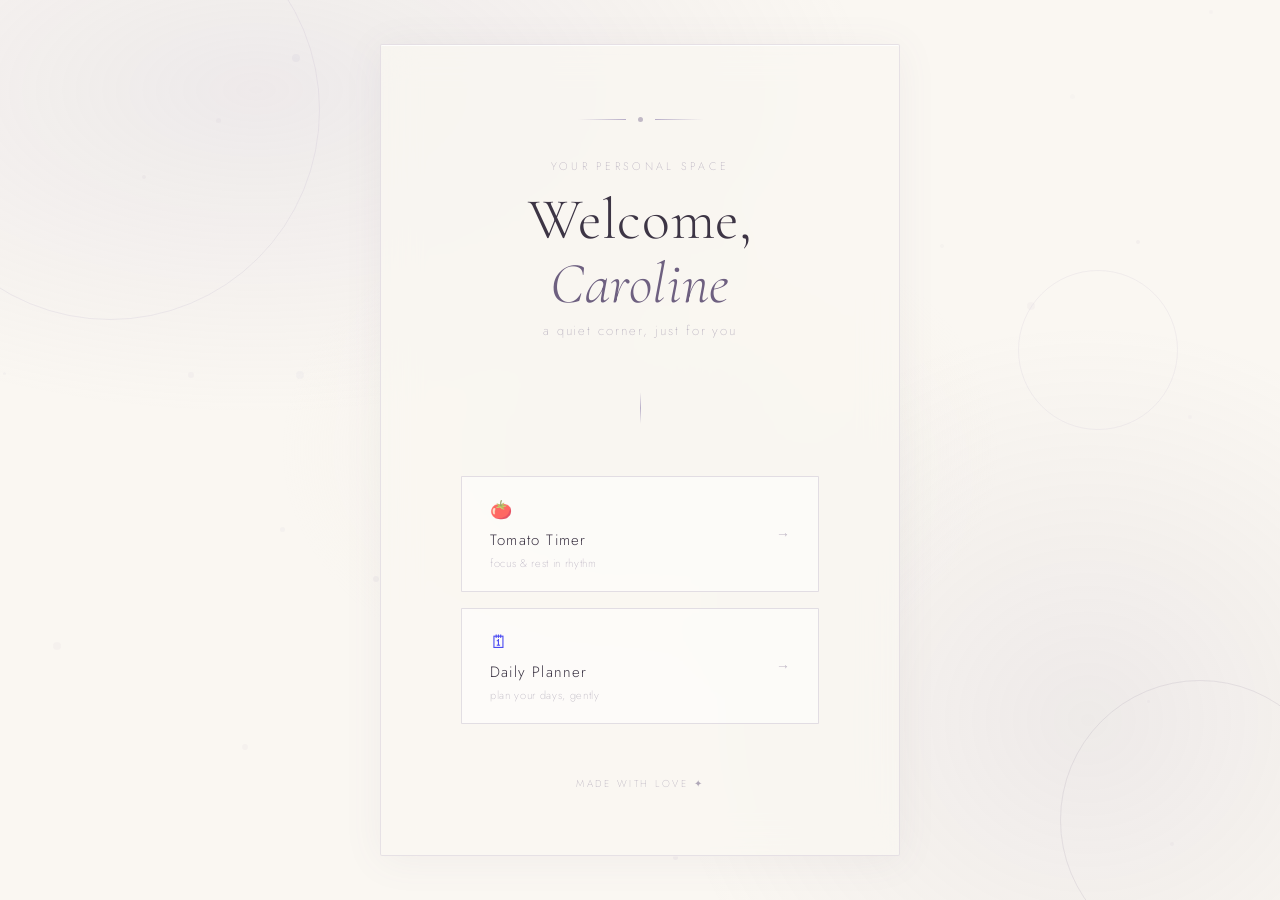
==== index.html @ fe640605 "index" ====
<!DOCTYPE html>
<html lang="en">
<head>
  <meta charset="UTF-8" />
  <meta name="viewport" content="width=device-width, initial-scale=1.0"/>
  <title>Caroline's Space</title>
  <link href="https://fonts.googleapis.com/css2?family=Cormorant+Garamond:ital,wght@0,300;0,400;1,300;1,400&family=Jost:wght@200;300;400&display=swap" rel="stylesheet"/>
  <style>
    :root {
      --cream: #f5f0e8;
      --warm-white: #faf7f2;
      --gray-purple: #9b90a8;
      --muted-purple: #b8aec8;
      --deep-purple: #6e6080;
      --lavender: #e8e3f0;
      --text-dark: #3d3545;
      --text-mid: #7a6e82;
      --text-light: #b0a8b8;
    }

    * {
      margin: 0;
      padding: 0;
      box-sizing: border-box;
    }

    body {
      font-family: 'Jost', sans-serif;
      background-color: var(--warm-white);
      min-height: 100vh;
      display: flex;
      align-items: center;
      justify-content: center;
      overflow: hidden;
      position: relative;
    }

    /* Soft background texture */
    body::before {
      content: '';
      position: fixed;
      inset: 0;
      background:
        radial-gradient(ellipse 80% 60% at 20% 10%, rgba(184, 174, 200, 0.18) 0%, transparent 60%),
        radial-gradient(ellipse 60% 80% at 85% 80%, rgba(155, 144, 168, 0.12) 0%, transparent 55%),
        radial-gradient(ellipse 40% 40% at 50% 50%, rgba(245, 240, 232, 0.5) 0%, transparent 70%);
      pointer-events: none;
      z-index: 0;
    }

    /* Decorative circles */
    .deco-circle {
      position: fixed;
      border-radius: 50%;
      pointer-events: none;
      z-index: 0;
    }
    .deco-circle-1 {
      width: 420px;
      height: 420px;
      top: -100px;
      left: -100px;
      border: 1px solid rgba(184, 174, 200, 0.2);
      animation: drift1 18s ease-in-out infinite;
    }
    .deco-circle-2 {
      width: 280px;
      height: 280px;
      bottom: -60px;
      right: -60px;
      border: 1px solid rgba(155, 144, 168, 0.18);
      animation: drift2 22s ease-in-out infinite;
    }
    .deco-circle-3 {
      width: 160px;
      height: 160px;
      top: 30%;
      right: 8%;
      border: 1px solid rgba(184, 174, 200, 0.15);
      animation: drift1 15s ease-in-out infinite reverse;
    }

    @keyframes drift1 {
      0%, 100% { transform: translate(0, 0); }
      50% { transform: translate(12px, 16px); }
    }
    @keyframes drift2 {
      0%, 100% { transform: translate(0, 0); }
      50% { transform: translate(-10px, -14px); }
    }

    /* Scattered small dots */
    .dots-layer {
      position: fixed;
      inset: 0;
      pointer-events: none;
      z-index: 0;
      overflow: hidden;
    }
    .dot {
      position: absolute;
      border-radius: 50%;
      background: var(--muted-purple);
      opacity: 0.12;
    }

    /* Main card */
    .card {
      position: relative;
      z-index: 1;
      text-align: center;
      padding: 72px 80px 64px;
      max-width: 520px;
      width: 90%;
      background: rgba(250, 247, 242, 0.75);
      backdrop-filter: blur(18px);
      -webkit-backdrop-filter: blur(18px);
      border: 1px solid rgba(184, 174, 200, 0.3);
      border-radius: 2px;
      box-shadow:
        0 4px 40px rgba(110, 96, 128, 0.07),
        0 1px 0 rgba(255,255,255,0.8) inset;
      animation: fadeUp 1.2s cubic-bezier(0.22, 1, 0.36, 1) both;
    }

    @keyframes fadeUp {
      from {
        opacity: 0;
        transform: translateY(28px);
      }
      to {
        opacity: 1;
        transform: translateY(0);
      }
    }

    /* Ornament line */
    .ornament {
      display: flex;
      align-items: center;
      justify-content: center;
      gap: 12px;
      margin-bottom: 36px;
      animation: fadeUp 1.2s 0.15s cubic-bezier(0.22, 1, 0.36, 1) both;
    }
    .ornament-line {
      width: 48px;
      height: 1px;
      background: linear-gradient(to right, transparent, var(--muted-purple));
    }
    .ornament-line.right {
      background: linear-gradient(to left, transparent, var(--muted-purple));
    }
    .ornament-dot {
      width: 5px;
      height: 5px;
      border-radius: 50%;
      background: var(--gray-purple);
      opacity: 0.6;
    }

    /* Welcome text */
    .welcome-label {
      font-family: 'Jost', sans-serif;
      font-weight: 200;
      font-size: 11px;
      letter-spacing: 0.3em;
      text-transform: uppercase;
      color: var(--text-light);
      margin-bottom: 14px;
      animation: fadeUp 1.2s 0.2s cubic-bezier(0.22, 1, 0.36, 1) both;
    }

    .main-title {
      font-family: 'Cormorant Garamond', serif;
      font-weight: 300;
      font-size: 58px;
      line-height: 1.1;
      color: var(--text-dark);
      letter-spacing: 0.01em;
      margin-bottom: 6px;
      animation: fadeUp 1.2s 0.28s cubic-bezier(0.22, 1, 0.36, 1) both;
    }

    .main-title em {
      font-style: italic;
      color: var(--deep-purple);
    }

    .subtitle {
      font-family: 'Jost', sans-serif;
      font-weight: 200;
      font-size: 13px;
      letter-spacing: 0.15em;
      color: var(--text-light);
      margin-bottom: 52px;
      animation: fadeUp 1.2s 0.36s cubic-bezier(0.22, 1, 0.36, 1) both;
    }

    /* Divider */
    .divider {
      width: 1px;
      height: 32px;
      background: linear-gradient(to bottom, transparent, var(--muted-purple), transparent);
      margin: 0 auto 52px;
      animation: fadeUp 1.2s 0.4s cubic-bezier(0.22, 1, 0.36, 1) both;
    }

    /* Buttons */
    .buttons {
      display: flex;
      flex-direction: column;
      gap: 16px;
      animation: fadeUp 1.2s 0.5s cubic-bezier(0.22, 1, 0.36, 1) both;
    }

    .btn {
      display: flex;
      align-items: center;
      justify-content: space-between;
      padding: 20px 28px;
      text-decoration: none;
      border: 1px solid rgba(155, 144, 168, 0.28);
      border-radius: 1px;
      background: rgba(255, 255, 255, 0.5);
      transition: all 0.4s cubic-bezier(0.22, 1, 0.36, 1);
      position: relative;
      overflow: hidden;
      cursor: pointer;
    }

    .btn::before {
      content: '';
      position: absolute;
      inset: 0;
      background: linear-gradient(135deg, rgba(184, 174, 200, 0.12), rgba(155, 144, 168, 0.08));
      opacity: 0;
      transition: opacity 0.4s ease;
    }

    .btn:hover {
      border-color: rgba(110, 96, 128, 0.4);
      transform: translateY(-2px);
      box-shadow: 0 8px 28px rgba(110, 96, 128, 0.12);
    }

    .btn:hover::before {
      opacity: 1;
    }

    .btn-left {
      display: flex;
      flex-direction: column;
      align-items: flex-start;
      gap: 4px;
    }

    .btn-icon {
      font-size: 18px;
      margin-bottom: 2px;
      opacity: 0.7;
    }

    .btn-title {
      font-family: 'Jost', sans-serif;
      font-weight: 300;
      font-size: 15px;
      letter-spacing: 0.08em;
      color: var(--text-dark);
    }

    .btn-desc {
      font-family: 'Jost', sans-serif;
      font-weight: 200;
      font-size: 11px;
      letter-spacing: 0.06em;
      color: var(--text-light);
    }

    .btn-arrow {
      font-size: 14px;
      color: var(--gray-purple);
      opacity: 0.6;
      transition: transform 0.3s ease, opacity 0.3s ease;
    }

    .btn:hover .btn-arrow {
      transform: translateX(4px);
      opacity: 1;
    }

    /* Footer */
    .footer {
      margin-top: 52px;
      font-family: 'Jost', sans-serif;
      font-weight: 200;
      font-size: 10px;
      letter-spacing: 0.25em;
      text-transform: uppercase;
      color: var(--text-light);
      opacity: 0.6;
      animation: fadeUp 1.2s 0.6s cubic-bezier(0.22, 1, 0.36, 1) both;
    }
  </style>
</head>
<body>

  <!-- Decorative elements -->
  <div class="deco-circle deco-circle-1"></div>
  <div class="deco-circle deco-circle-2"></div>
  <div class="deco-circle deco-circle-3"></div>

  <div class="dots-layer" id="dotsLayer"></div>

  <!-- Main card -->
  <div class="card">
    <div class="ornament">
      <div class="ornament-line"></div>
      <div class="ornament-dot"></div>
      <div class="ornament-line right"></div>
    </div>

    <p class="welcome-label">your personal space</p>
    <h1 class="main-title">Welcome,<br><em>Caroline</em></h1>
    <p class="subtitle">a quiet corner, just for you</p>

    <div class="divider"></div>

    <div class="buttons">
      <a href="timer.html" class="btn">
        <div class="btn-left">
          <div class="btn-icon">🍅</div>
          <div class="btn-title">Tomato Timer</div>
          <div class="btn-desc">focus & rest in rhythm</div>
        </div>
        <span class="btn-arrow">→</span>
      </a>

      <a href="planner.html" class="btn">
        <div class="btn-left">
          <div class="btn-icon">🗓</div>
          <div class="btn-title">Daily Planner</div>
          <div class="btn-desc">plan your days, gently</div>
        </div>
        <span class="btn-arrow">→</span>
      </a>
    </div>

    <div class="footer">made with love ✦</div>
  </div>

  <script>
    // Generate soft scattered dots
    const layer = document.getElementById('dotsLayer');
    const sizes = [3, 4, 5, 6, 8];
    for (let i = 0; i < 28; i++) {
      const dot = document.createElement('div');
      dot.className = 'dot';
      const size = sizes[Math.floor(Math.random() * sizes.length)];
      dot.style.width = size + 'px';
      dot.style.height = size + 'px';
      dot.style.left = Math.random() * 100 + '%';
      dot.style.top = Math.random() * 100 + '%';
      dot.style.opacity = (Math.random() * 0.08 + 0.04).toFixed(2);
      layer.appendChild(dot);
    }
  </script>
</body>
</html>
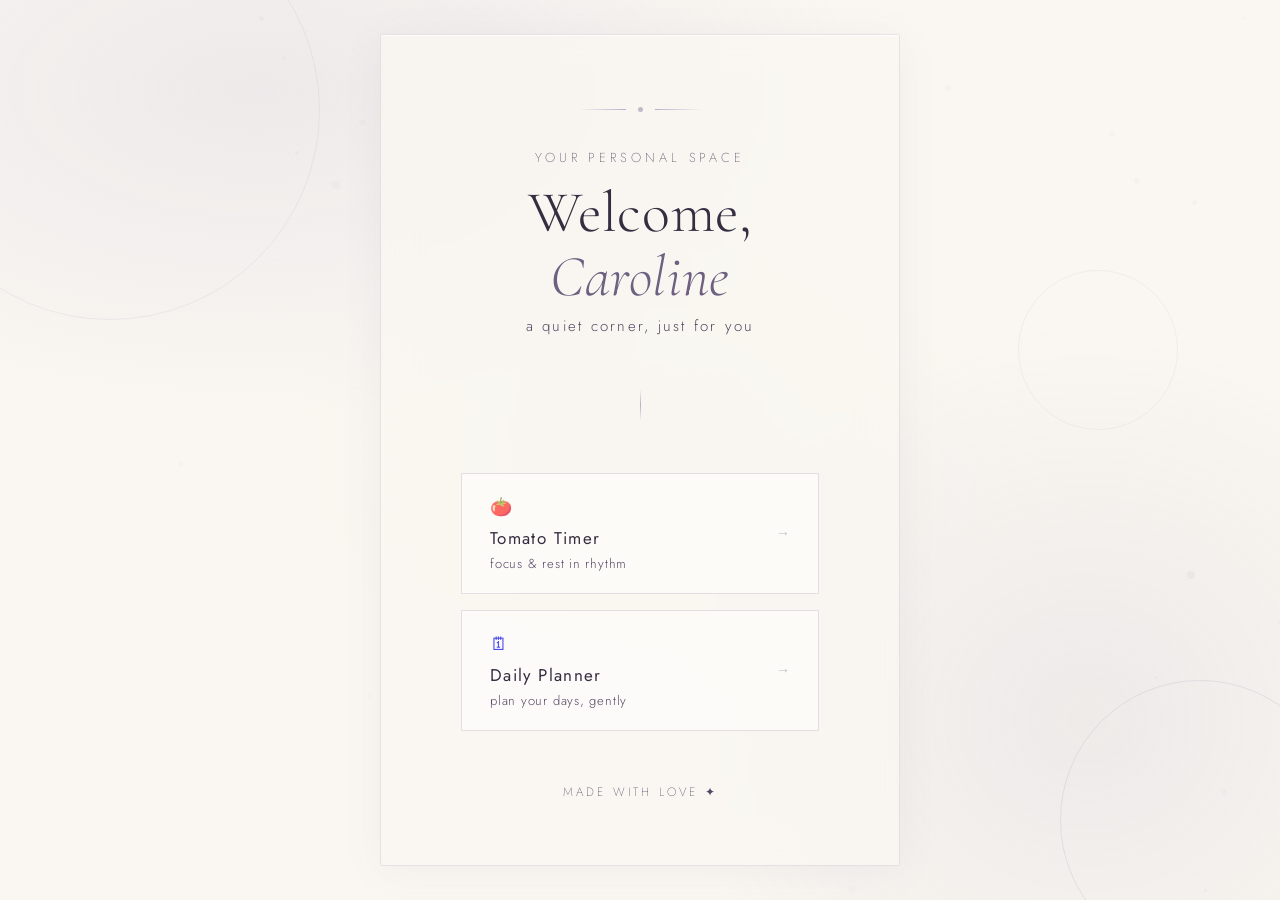
==== commit 6d7d932e: "style update" ====
--- a/index.html
+++ b/index.html
@@ -5,303 +5,7 @@
   <meta name="viewport" content="width=device-width, initial-scale=1.0"/>
   <title>Caroline's Space</title>
   <link href="https://fonts.googleapis.com/css2?family=Cormorant+Garamond:ital,wght@0,300;0,400;1,300;1,400&family=Jost:wght@200;300;400&display=swap" rel="stylesheet"/>
-  <style>
-    :root {
-      --cream: #f5f0e8;
-      --warm-white: #faf7f2;
-      --gray-purple: #9b90a8;
-      --muted-purple: #b8aec8;
-      --deep-purple: #6e6080;
-      --lavender: #e8e3f0;
-      --text-dark: #3d3545;
-      --text-mid: #7a6e82;
-      --text-light: #b0a8b8;
-    }
-
-    * {
-      margin: 0;
-      padding: 0;
-      box-sizing: border-box;
-    }
-
-    body {
-      font-family: 'Jost', sans-serif;
-      background-color: var(--warm-white);
-      min-height: 100vh;
-      display: flex;
-      align-items: center;
-      justify-content: center;
-      overflow: hidden;
-      position: relative;
-    }
-
-    /* Soft background texture */
-    body::before {
-      content: '';
-      position: fixed;
-      inset: 0;
-      background:
-        radial-gradient(ellipse 80% 60% at 20% 10%, rgba(184, 174, 200, 0.18) 0%, transparent 60%),
-        radial-gradient(ellipse 60% 80% at 85% 80%, rgba(155, 144, 168, 0.12) 0%, transparent 55%),
-        radial-gradient(ellipse 40% 40% at 50% 50%, rgba(245, 240, 232, 0.5) 0%, transparent 70%);
-      pointer-events: none;
-      z-index: 0;
-    }
-
-    /* Decorative circles */
-    .deco-circle {
-      position: fixed;
-      border-radius: 50%;
-      pointer-events: none;
-      z-index: 0;
-    }
-    .deco-circle-1 {
-      width: 420px;
-      height: 420px;
-      top: -100px;
-      left: -100px;
-      border: 1px solid rgba(184, 174, 200, 0.2);
-      animation: drift1 18s ease-in-out infinite;
-    }
-    .deco-circle-2 {
-      width: 280px;
-      height: 280px;
-      bottom: -60px;
-      right: -60px;
-      border: 1px solid rgba(155, 144, 168, 0.18);
-      animation: drift2 22s ease-in-out infinite;
-    }
-    .deco-circle-3 {
-      width: 160px;
-      height: 160px;
-      top: 30%;
-      right: 8%;
-      border: 1px solid rgba(184, 174, 200, 0.15);
-      animation: drift1 15s ease-in-out infinite reverse;
-    }
-
-    @keyframes drift1 {
-      0%, 100% { transform: translate(0, 0); }
-      50% { transform: translate(12px, 16px); }
-    }
-    @keyframes drift2 {
-      0%, 100% { transform: translate(0, 0); }
-      50% { transform: translate(-10px, -14px); }
-    }
-
-    /* Scattered small dots */
-    .dots-layer {
-      position: fixed;
-      inset: 0;
-      pointer-events: none;
-      z-index: 0;
-      overflow: hidden;
-    }
-    .dot {
-      position: absolute;
-      border-radius: 50%;
-      background: var(--muted-purple);
-      opacity: 0.12;
-    }
-
-    /* Main card */
-    .card {
-      position: relative;
-      z-index: 1;
-      text-align: center;
-      padding: 72px 80px 64px;
-      max-width: 520px;
-      width: 90%;
-      background: rgba(250, 247, 242, 0.75);
-      backdrop-filter: blur(18px);
-      -webkit-backdrop-filter: blur(18px);
-      border: 1px solid rgba(184, 174, 200, 0.3);
-      border-radius: 2px;
-      box-shadow:
-        0 4px 40px rgba(110, 96, 128, 0.07),
-        0 1px 0 rgba(255,255,255,0.8) inset;
-      animation: fadeUp 1.2s cubic-bezier(0.22, 1, 0.36, 1) both;
-    }
-
-    @keyframes fadeUp {
-      from {
-        opacity: 0;
-        transform: translateY(28px);
-      }
-      to {
-        opacity: 1;
-        transform: translateY(0);
-      }
-    }
-
-    /* Ornament line */
-    .ornament {
-      display: flex;
-      align-items: center;
-      justify-content: center;
-      gap: 12px;
-      margin-bottom: 36px;
-      animation: fadeUp 1.2s 0.15s cubic-bezier(0.22, 1, 0.36, 1) both;
-    }
-    .ornament-line {
-      width: 48px;
-      height: 1px;
-      background: linear-gradient(to right, transparent, var(--muted-purple));
-    }
-    .ornament-line.right {
-      background: linear-gradient(to left, transparent, var(--muted-purple));
-    }
-    .ornament-dot {
-      width: 5px;
-      height: 5px;
-      border-radius: 50%;
-      background: var(--gray-purple);
-      opacity: 0.6;
-    }
-
-    /* Welcome text */
-    .welcome-label {
-      font-family: 'Jost', sans-serif;
-      font-weight: 200;
-      font-size: 11px;
-      letter-spacing: 0.3em;
-      text-transform: uppercase;
-      color: var(--text-light);
-      margin-bottom: 14px;
-      animation: fadeUp 1.2s 0.2s cubic-bezier(0.22, 1, 0.36, 1) both;
-    }
-
-    .main-title {
-      font-family: 'Cormorant Garamond', serif;
-      font-weight: 300;
-      font-size: 58px;
-      line-height: 1.1;
-      color: var(--text-dark);
-      letter-spacing: 0.01em;
-      margin-bottom: 6px;
-      animation: fadeUp 1.2s 0.28s cubic-bezier(0.22, 1, 0.36, 1) both;
-    }
-
-    .main-title em {
-      font-style: italic;
-      color: var(--deep-purple);
-    }
-
-    .subtitle {
-      font-family: 'Jost', sans-serif;
-      font-weight: 200;
-      font-size: 13px;
-      letter-spacing: 0.15em;
-      color: var(--text-light);
-      margin-bottom: 52px;
-      animation: fadeUp 1.2s 0.36s cubic-bezier(0.22, 1, 0.36, 1) both;
-    }
-
-    /* Divider */
-    .divider {
-      width: 1px;
-      height: 32px;
-      background: linear-gradient(to bottom, transparent, var(--muted-purple), transparent);
-      margin: 0 auto 52px;
-      animation: fadeUp 1.2s 0.4s cubic-bezier(0.22, 1, 0.36, 1) both;
-    }
-
-    /* Buttons */
-    .buttons {
-      display: flex;
-      flex-direction: column;
-      gap: 16px;
-      animation: fadeUp 1.2s 0.5s cubic-bezier(0.22, 1, 0.36, 1) both;
-    }
-
-    .btn {
-      display: flex;
-      align-items: center;
-      justify-content: space-between;
-      padding: 20px 28px;
-      text-decoration: none;
-      border: 1px solid rgba(155, 144, 168, 0.28);
-      border-radius: 1px;
-      background: rgba(255, 255, 255, 0.5);
-      transition: all 0.4s cubic-bezier(0.22, 1, 0.36, 1);
-      position: relative;
-      overflow: hidden;
-      cursor: pointer;
-    }
-
-    .btn::before {
-      content: '';
-      position: absolute;
-      inset: 0;
-      background: linear-gradient(135deg, rgba(184, 174, 200, 0.12), rgba(155, 144, 168, 0.08));
-      opacity: 0;
-      transition: opacity 0.4s ease;
-    }
-
-    .btn:hover {
-      border-color: rgba(110, 96, 128, 0.4);
-      transform: translateY(-2px);
-      box-shadow: 0 8px 28px rgba(110, 96, 128, 0.12);
-    }
-
-    .btn:hover::before {
-      opacity: 1;
-    }
-
-    .btn-left {
-      display: flex;
-      flex-direction: column;
-      align-items: flex-start;
-      gap: 4px;
-    }
-
-    .btn-icon {
-      font-size: 18px;
-      margin-bottom: 2px;
-      opacity: 0.7;
-    }
-
-    .btn-title {
-      font-family: 'Jost', sans-serif;
-      font-weight: 300;
-      font-size: 15px;
-      letter-spacing: 0.08em;
-      color: var(--text-dark);
-    }
-
-    .btn-desc {
-      font-family: 'Jost', sans-serif;
-      font-weight: 200;
-      font-size: 11px;
-      letter-spacing: 0.06em;
-      color: var(--text-light);
-    }
-
-    .btn-arrow {
-      font-size: 14px;
-      color: var(--gray-purple);
-      opacity: 0.6;
-      transition: transform 0.3s ease, opacity 0.3s ease;
-    }
-
-    .btn:hover .btn-arrow {
-      transform: translateX(4px);
-      opacity: 1;
-    }
-
-    /* Footer */
-    .footer {
-      margin-top: 52px;
-      font-family: 'Jost', sans-serif;
-      font-weight: 200;
-      font-size: 10px;
-      letter-spacing: 0.25em;
-      text-transform: uppercase;
-      color: var(--text-light);
-      opacity: 0.6;
-      animation: fadeUp 1.2s 0.6s cubic-bezier(0.22, 1, 0.36, 1) both;
-    }
-  </style>
+  <link rel="stylesheet" href="index.css" />
 </head>
 <body>
 
--- a/index.css
+++ b/index.css
@@ -0,0 +1,295 @@
+:root {
+      --cream: #f5f0e8;
+      --warm-white: #faf7f2;
+      --gray-purple: #9b90a8;
+      --muted-purple: #b8aec8;
+      --deep-purple: #6e6080;
+      --lavender: #e8e3f0;
+      --text-dark: #372d41;
+      --text-mid: #534563;
+      --text-light: #7c6d8f;
+    }
+
+    * {
+      margin: 0;
+      padding: 0;
+      box-sizing: border-box;
+    }
+
+    body {
+      font-family: 'Jost', sans-serif;
+      background-color: var(--warm-white);
+      min-height: 100vh;
+      display: flex;
+      align-items: center;
+      justify-content: center;
+      overflow: hidden;
+      position: relative;
+    }
+
+    /* Soft background texture */
+    body::before {
+      content: '';
+      position: fixed;
+      inset: 0;
+      background:
+        radial-gradient(ellipse 80% 60% at 20% 10%, rgba(184, 174, 200, 0.18) 0%, transparent 60%),
+        radial-gradient(ellipse 60% 80% at 85% 80%, rgba(155, 144, 168, 0.12) 0%, transparent 55%),
+        radial-gradient(ellipse 40% 40% at 50% 50%, rgba(245, 240, 232, 0.5) 0%, transparent 70%);
+      pointer-events: none;
+      z-index: 0;
+    }
+
+    /* Decorative circles */
+    .deco-circle {
+      position: fixed;
+      border-radius: 50%;
+      pointer-events: none;
+      z-index: 0;
+    }
+    .deco-circle-1 {
+      width: 420px;
+      height: 420px;
+      top: -100px;
+      left: -100px;
+      border: 1px solid rgba(184, 174, 200, 0.2);
+      animation: drift1 18s ease-in-out infinite;
+    }
+    .deco-circle-2 {
+      width: 280px;
+      height: 280px;
+      bottom: -60px;
+      right: -60px;
+      border: 1px solid rgba(155, 144, 168, 0.18);
+      animation: drift2 22s ease-in-out infinite;
+    }
+    .deco-circle-3 {
+      width: 160px;
+      height: 160px;
+      top: 30%;
+      right: 8%;
+      border: 1px solid rgba(184, 174, 200, 0.15);
+      animation: drift1 15s ease-in-out infinite reverse;
+    }
+
+    @keyframes drift1 {
+      0%, 100% { transform: translate(0, 0); }
+      50% { transform: translate(12px, 16px); }
+    }
+    @keyframes drift2 {
+      0%, 100% { transform: translate(0, 0); }
+      50% { transform: translate(-10px, -14px); }
+    }
+
+    /* Scattered small dots */
+    .dots-layer {
+      position: fixed;
+      inset: 0;
+      pointer-events: none;
+      z-index: 0;
+      overflow: hidden;
+    }
+    .dot {
+      position: absolute;
+      border-radius: 50%;
+      background: var(--muted-purple);
+      opacity: 0.12;
+    }
+
+    /* Main card */
+    .card {
+      position: relative;
+      z-index: 1;
+      text-align: center;
+      padding: 72px 80px 64px;
+      max-width: 520px;
+      width: 90%;
+      background: rgba(250, 247, 242, 0.75);
+      backdrop-filter: blur(18px);
+      -webkit-backdrop-filter: blur(18px);
+      border: 1px solid rgba(184, 174, 200, 0.3);
+      border-radius: 2px;
+      box-shadow:
+        0 4px 40px rgba(110, 96, 128, 0.07),
+        0 1px 0 rgba(255,255,255,0.8) inset;
+      animation: fadeUp 1.2s cubic-bezier(0.22, 1, 0.36, 1) both;
+    }
+
+    @keyframes fadeUp {
+      from {
+        opacity: 0;
+        transform: translateY(28px);
+      }
+      to {
+        opacity: 1;
+        transform: translateY(0);
+      }
+    }
+
+    /* Ornament line */
+    .ornament {
+      display: flex;
+      align-items: center;
+      justify-content: center;
+      gap: 12px;
+      margin-bottom: 36px;
+      animation: fadeUp 1.2s 0.15s cubic-bezier(0.22, 1, 0.36, 1) both;
+    }
+    .ornament-line {
+      width: 48px;
+      height: 1px;
+      background: linear-gradient(to right, transparent, var(--muted-purple));
+    }
+    .ornament-line.right {
+      background: linear-gradient(to left, transparent, var(--muted-purple));
+    }
+    .ornament-dot {
+      width: 5px;
+      height: 5px;
+      border-radius: 50%;
+      background: var(--gray-purple);
+      opacity: 0.6;
+    }
+
+    /* Welcome text */
+    .welcome-label {
+      font-family: 'Jost', sans-serif;
+      font-weight: 200;
+      font-size: 13px;
+      letter-spacing: 0.3em;
+      text-transform: uppercase;
+      color: var(--text-mid);
+      margin-bottom: 14px;
+      animation: fadeUp 1.2s 0.2s cubic-bezier(0.22, 1, 0.36, 1) both;
+    }
+
+    .main-title {
+      font-family: 'Cormorant Garamond', serif;
+      font-weight: 300;
+      font-size: 58px;
+      line-height: 1.1;
+      color: var(--text-dark);
+      letter-spacing: 0.01em;
+      margin-bottom: 6px;
+      animation: fadeUp 1.2s 0.28s cubic-bezier(0.22, 1, 0.36, 1) both;
+    }
+
+    .main-title em {
+      font-style: italic;
+      color: var(--deep-purple);
+    }
+
+    .subtitle {
+      font-family: 'Jost', sans-serif;
+      font-weight: 300;
+      font-size: 15px;
+      letter-spacing: 0.15em;
+      color: var(--text-mid);
+      margin-bottom: 52px;
+      animation: fadeUp 1.2s 0.36s cubic-bezier(0.22, 1, 0.36, 1) both;
+    }
+
+    /* Divider */
+    .divider {
+      width: 1px;
+      height: 32px;
+      background: linear-gradient(to bottom, transparent, var(--muted-purple), transparent);
+      margin: 0 auto 52px;
+      animation: fadeUp 1.2s 0.4s cubic-bezier(0.22, 1, 0.36, 1) both;
+    }
+
+    /* Buttons */
+    .buttons {
+      display: flex;
+      flex-direction: column;
+      gap: 16px;
+      animation: fadeUp 1.2s 0.5s cubic-bezier(0.22, 1, 0.36, 1) both;
+    }
+
+    .btn {
+      display: flex;
+      align-items: center;
+      justify-content: space-between;
+      padding: 20px 28px;
+      text-decoration: none;
+      border: 1px solid rgba(155, 144, 168, 0.28);
+      border-radius: 1px;
+      background: rgba(255, 255, 255, 0.5);
+      transition: all 0.4s cubic-bezier(0.22, 1, 0.36, 1);
+      position: relative;
+      overflow: hidden;
+      cursor: pointer;
+    }
+
+    .btn::before {
+      content: '';
+      position: absolute;
+      inset: 0;
+      background: linear-gradient(135deg, rgba(184, 174, 200, 0.12), rgba(155, 144, 168, 0.08));
+      opacity: 0;
+      transition: opacity 0.4s ease;
+    }
+
+    .btn:hover {
+      border-color: rgba(110, 96, 128, 0.4);
+      transform: translateY(-2px);
+      box-shadow: 0 8px 28px rgba(110, 96, 128, 0.12);
+    }
+
+    .btn:hover::before {
+      opacity: 1;
+    }
+
+    .btn-left {
+      display: flex;
+      flex-direction: column;
+      align-items: flex-start;
+      gap: 4px;
+    }
+
+    .btn-icon {
+      font-size: 18px;
+      margin-bottom: 2px;
+      opacity: 0.7;
+    }
+
+    .btn-title {
+      font-family: 'Jost', sans-serif;
+      font-weight: 400;
+      font-size: 17px;
+      letter-spacing: 0.08em;
+      color: var(--text-dark);
+    }
+
+    .btn-desc {
+      font-family: 'Jost', sans-serif;
+      font-weight: 300;
+      font-size: 13px;
+      letter-spacing: 0.06em;
+      color: var(--text-mid);
+    }
+
+    .btn-arrow {
+      font-size: 14px;
+      color: var(--gray-purple);
+      opacity: 0.6;
+      transition: transform 0.3s ease, opacity 0.3s ease;
+    }
+
+    .btn:hover .btn-arrow {
+      transform: translateX(4px);
+      opacity: 1;
+    }
+
+    /* Footer */
+    .footer {
+      margin-top: 52px;
+      font-family: 'Jost', sans-serif;
+      font-weight: 200;
+      font-size: 12px;
+      letter-spacing: 0.25em;
+      text-transform: uppercase;
+      color: var(--text-mid);
+      opacity: 0.8;
+      animation: fadeUp 1.2s 0.6s cubic-bezier(0.22, 1, 0.36, 1) both;
+    }
